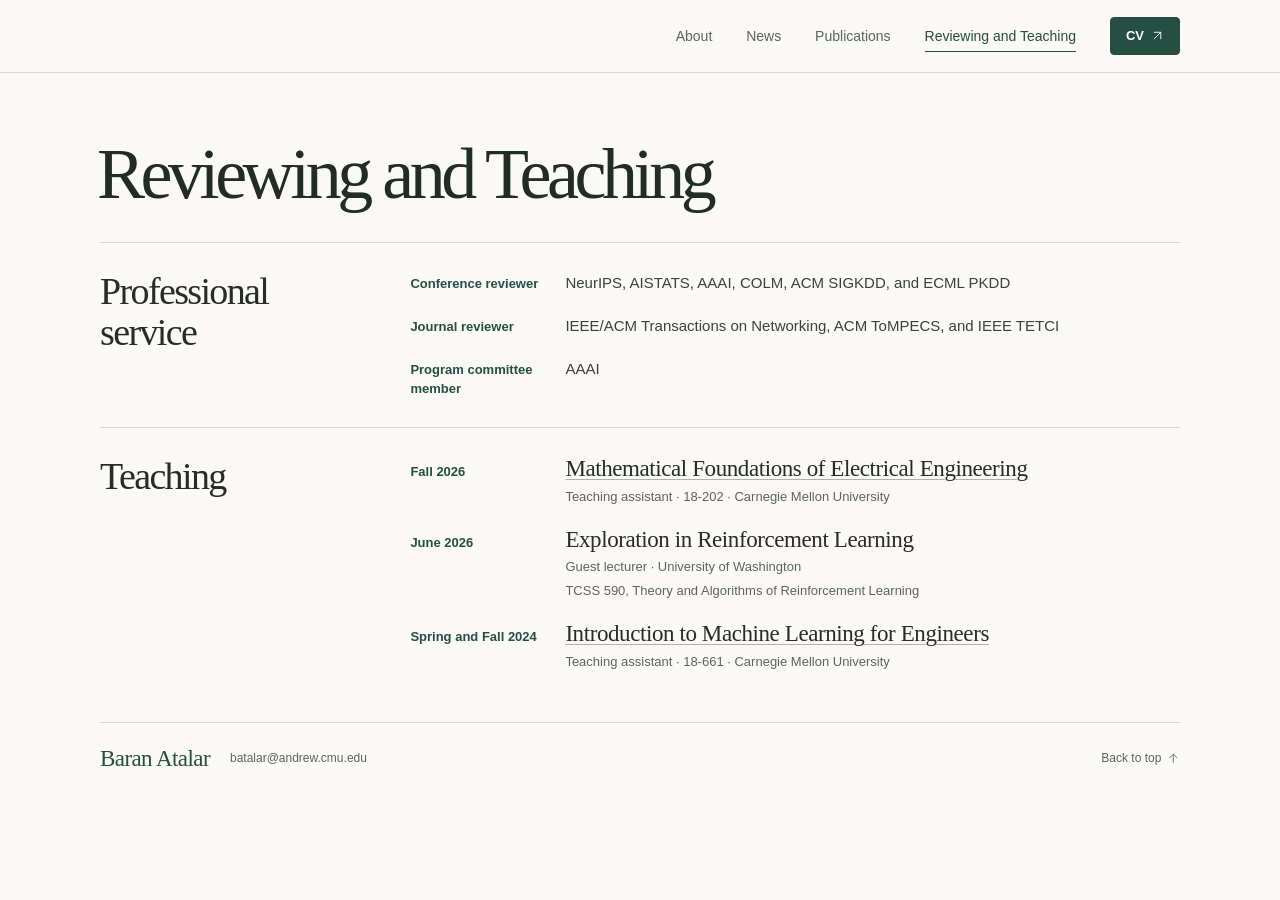
==== miscellaneous.html @ 8789533d "Add academic website pages and styling" ====
<!doctype html>
<html lang="en">
<head>
  <meta charset="utf-8">
  <meta name="viewport" content="width=device-width, initial-scale=1">
  <meta name="referrer" content="no-referrer">
  <meta name="theme-color" content="#faf9f5">
  <meta name="description" content="Baran Atalar’s peer-review, program committee, and teaching experience.">
  <title>Reviewing and Teaching · Baran Atalar</title>
  <link rel="icon" href="assets/monogram.svg" type="image/svg+xml">
  <link rel="preload" href="assets/fonts/garamond.woff" as="font" type="font/woff" crossorigin>
  <link rel="preload" href="assets/fonts/dm-sans.woff" as="font" type="font/woff" crossorigin>
  <link rel="stylesheet" href="style.css">
</head>
<body>
  <a class="skip-link" href="#main">Skip to content</a>
  <header class="masthead">
    <div class="container masthead-inner">
      <nav aria-label="Main navigation">
        <a class="nav-link" href="./">About</a>
        <a class="nav-link" href="./#news">News</a>
        <a class="nav-link" href="./#publications">Publications</a>
        <a class="nav-link" href="miscellaneous.html" aria-current="page">Reviewing and Teaching</a>
        <a class="cv-link" href="assets/Baran-Atalar-CV.pdf" target="_blank" rel="noopener noreferrer" aria-label="CV (PDF, opens in a new tab)">
          CV<svg aria-hidden="true" viewBox="0 0 24 24"><path d="M6 18 18 6M6 6h12v12"/></svg></a>
      </nav>
    </div>
  </header>
  <main id="main" class="container experience-page">
    <h1>Reviewing and Teaching</h1>
    <section class="experience-section" aria-labelledby="service-title">
      <h2 id="service-title">Professional service</h2>
      <dl class="experience-list">
        <div>
          <dt>Conference reviewer</dt>
          <dd>NeurIPS, AISTATS, AAAI, COLM, ACM SIGKDD, and ECML PKDD</dd>
        </div>
        <div>
          <dt>Journal reviewer</dt>
          <dd>IEEE/ACM Transactions on Networking, ACM ToMPECS, and IEEE TETCI</dd>
        </div>
        <div>
          <dt>Program committee member</dt>
          <dd>AAAI</dd>
        </div>
      </dl>
    </section>
    <section class="experience-section" aria-labelledby="teaching-title">
      <h2 id="teaching-title">Teaching</h2>
      <dl class="experience-list">
        <div>
          <dt>Fall 2026</dt>
          <dd>
            <h3><a href="https://courses.ece.cmu.edu/18202">Mathematical Foundations of Electrical Engineering</a></h3>
            <p>Teaching assistant · 18-202 · Carnegie Mellon University</p>
          </dd>
        </div>
        <div>
          <dt>June 2026</dt>
          <dd>
            <h3>Exploration in Reinforcement Learning</h3>
            <p>Guest lecturer · University of Washington</p>
            <p>TCSS 590, Theory and Algorithms of Reinforcement Learning</p>
          </dd>
        </div>
        <div>
          <dt>Spring and Fall 2024</dt>
          <dd>
            <h3><a href="https://courses.ece.cmu.edu/18661">Introduction to Machine Learning for Engineers</a></h3>
            <p>Teaching assistant · 18-661 · Carnegie Mellon University</p>
          </dd>
        </div>
      </dl>
    </section>
  </main>
  <footer class="container footer">
    <span class="footer-name">Baran Atalar</span>
    <a class="footer-email" href="mailto:batalar@andrew.cmu.edu">batalar@andrew.cmu.edu</a>
    <a class="back-top" href="#main">Back to top <svg aria-hidden="true" viewBox="0 0 24 24"><path d="M12 20V4m-7 7 7-7 7 7"/></svg></a>
  </footer>
</body>
</html>
---- style.css ----
@font-face {
  font-family: "EB Garamond";
  src: url("assets/fonts/garamond.woff") format("woff");
  font-weight: 400;
  font-style: normal;
  font-display: swap;
}
@font-face {
  font-family: "DM Sans";
  src: url("assets/fonts/dm-sans.woff") format("woff");
  font-weight: 100 1000;
  font-style: normal;
  font-display: swap;
}
:root {
  color-scheme: light;
  --paper: #faf9f5;
  --surface: #fffefa;
  --green: #244f42;
  --ink: #262d29;
  --body: #39423d;
  --muted: #5a655e;
  --rule: #d4d9d0;
  --light-rule: #dfe3da;
  --tint: #eef2e9;
  --serif: "EB Garamond", "Iowan Old Style", Georgia, serif;
  --sans: "DM Sans", -apple-system, BlinkMacSystemFont, "Segoe UI", sans-serif;
  --page-width: 1080px;
  --page-gutter: clamp(22px, 5.8vw, 82px);
  scroll-padding-top: 84px;
}
* { box-sizing: border-box; }
html { scroll-behavior: smooth; }
body { margin: 0; background: var(--paper); color: var(--ink); font: 16px/1.6 var(--sans); -webkit-font-smoothing: antialiased; }
body.viewer-open { overflow: hidden; }
h1, h2, h3, p, figure, ul, dl, dd, pre { margin: 0; }
img { max-width: 100%; }
a { color: var(--green); text-underline-offset: 3px; text-decoration-thickness: 1px; }
a:hover { text-decoration-color: currentColor; }
a, button { -webkit-tap-highlight-color: transparent; }
button { cursor: pointer; font: inherit; color: inherit; }
button, a { touch-action: manipulation; }
button:focus-visible, a:focus-visible { outline: 2px solid #32765d; outline-offset: 4px; }
strong { font-weight: 650; color: var(--ink); }
[hidden] { display: none !important; }
svg { width: 1.05em; height: 1.05em; flex-shrink: 0; fill: none; stroke: currentColor; stroke-width: 1.65; stroke-linecap: round; stroke-linejoin: round; }
.icon-library { position: absolute; width: 0; height: 0; overflow: hidden; pointer-events: none; }
.sr-only { position: absolute; width: 1px; height: 1px; padding: 0; margin: -1px; clip-path: inset(50%); overflow: hidden; white-space: nowrap; }
.skip-link { position: fixed; top: 8px; left: 12px; z-index: 10; transform: translateY(-150%); background: white; border: 1px solid var(--green); padding: 7px 14px; }
.skip-link:focus { transform: none; }
.container { width: min(calc(100% - 2 * var(--page-gutter)), var(--page-width)); margin-inline: auto; }
h2 { font: 400 clamp(36px, 4vw, 48px)/1.08 var(--serif); letter-spacing: -.043em; }

.masthead { position: sticky; top: 0; z-index: 5; background: var(--paper); border-bottom: 1px solid var(--rule); }
.masthead-inner { display: flex; align-items: center; justify-content: flex-end; min-height: 72px; }
nav { display: flex; gap: clamp(18px, 2.65vw, 38px); align-items: center; }
.nav-link { color: var(--muted); text-decoration: none; padding-block: 8px; font-size: 14px; font-weight: 520; position: relative; }
.nav-link::after { content: ""; position: absolute; left: 0; right: 0; bottom: 3px; height: 1.5px; background: var(--green); transform: scaleX(0); transform-origin: left; transition: transform .15s ease; }
.nav-link[aria-current], .nav-link:hover { color: var(--green); }
.nav-link[aria-current]::after, .nav-link:hover::after { transform: scaleX(1); }
.cv-link { text-decoration: none; display: inline-flex; align-items: center; gap: 0; font-size: 13px; font-weight: 570; padding: 8px 15px; background: var(--green); border: 1px solid var(--green); border-radius: 4px; color: #fff; }
.cv-link svg { margin-left: 7px; width: 13px; height: 13px; }
.cv-link:hover { background: #183d32; }

.hero { display: grid; grid-template-columns: minmax(0, 1fr) minmax(230px, 29%); grid-template-areas: "identity portrait" "bio portrait" "links portrait"; column-gap: clamp(40px, 7.7vw, 102px); padding-block: clamp(38px, 4.3vw, 62px) clamp(37px, 3.9vw, 58px); }
.identity { grid-area: identity; align-self: end; }
h1 { font: 400 clamp(68px, 7vw, 92px)/1.04 var(--serif); letter-spacing: -.062em; margin-left: -3px; color: #202c25; }
.biography { grid-area: bio; align-self: center; margin-top: 15px; }
.biography > p:first-child { color: var(--body); font-size: clamp(15.5px, 1.23vw, 17px); line-height: 1.7; }
.biography a, .news-list a { text-decoration-color: #a5b7a8; }
.biography a:hover, .news-list a:hover { text-decoration-color: var(--green); }
.availability { font-size: 15px; line-height: 1.56; margin-top: 18px; padding: 3px 0 3px 14px; border-left: 2.5px solid #7d9b84; color: #394b40; max-width: 59ch; }
.availability strong { color: var(--green); }
.contact-links { grid-area: links; display: flex; align-items: center; flex-wrap: wrap; gap: 4px 23px; margin-top: 19px; align-self: start; }
.contact-links a { display: inline-flex; align-items: center; gap: 7px; text-decoration: none; color: var(--green); font-size: 13.5px; font-weight: 550; padding-block: 5px; }
.contact-links svg { width: 16px; height: 16px; }
.contact-links a:hover { text-decoration: underline; }
.portrait { grid-area: portrait; align-self: center; display: block; width: 100%; height: auto; border-radius: 4px; }

.news-band { background: var(--tint); border-block: 1px solid #dce2d6; }
.news-grid { display: grid; grid-template-columns: minmax(110px, 17.5%) 1fr; align-items: start; gap: 25px; padding-block: 22px; }
.news-grid h2 { font-size: 34px; }
.news-list { list-style: none; padding: 0; display: grid; gap: 8px; }
.news-list li { display: grid; grid-template-columns: 72px 1fr; column-gap: 13px; align-items: baseline; }
.news-list time { text-transform: uppercase; font-size: 10.5px; line-height: 1.5; letter-spacing: .09em; font-weight: 650; color: #4e6959; }
.news-list p { font-size: 14px; line-height: 1.55; color: #37483d; }

.publications { padding-block: 42px 44px; }
.section-top { display: flex; gap: 20px; justify-content: space-between; align-items: center; padding-bottom: 17px; border-bottom: 1px solid #b1bdae; }
.filters { display: flex; align-items: center; gap: 3px; border: 1px solid #d6dcd1; padding: 3px; border-radius: 5px; }
.filters button { border: 0; background: transparent; color: var(--muted); border-radius: 3px; padding: 5px 11px; font-size: 12.5px; line-height: 1.6; font-weight: 540; }
.filters button span { margin-left: 2px; font-size: 10px; font-variant-numeric: tabular-nums; }
.filters button[aria-pressed="true"] { color: #fff; background: var(--green); }
.filters button:hover:not([aria-pressed="true"]) { color: var(--green); background: #edf0e8; }
.paper { display: grid; grid-template-columns: minmax(140px, 19%) minmax(0, 1fr); gap: clamp(22px, 3.2vw, 45px); padding-block: 27px 28px; border-bottom: 1px solid var(--rule); scroll-margin-top: 12px; }
.figure-link { display: grid; align-items: center; align-self: start; background: #fff; border: 1px solid #d7dbd1; border-radius: 3px; padding: 9px; aspect-ratio: 1.48; position: relative; transition: border-color .15s; }
.figure-link:hover, .figure-link:focus-visible { border-color: #6c8978; }
.figure-link img { width: 100%; height: 100%; object-fit: contain; min-height: 0; }
.expand-mark { position: absolute; right: 3px; bottom: 3px; display: grid; place-items: center; width: 21px; height: 21px; border-radius: 2px; background: #fff; color: var(--green); opacity: 0; }
.figure-link:hover .expand-mark, .figure-link:focus-visible .expand-mark { opacity: 1; }
.expand-mark svg { width: 14px; height: 14px; }
.paper-meta { display: flex; align-items: center; flex-wrap: wrap; gap: 7px; font-size: 11px; font-weight: 600; line-height: 1.6; color: var(--muted); text-transform: uppercase; letter-spacing: .075em; }
.paper-meta .venue { color: var(--green); font-weight: 720; }
.paper-meta .meta-separator { color: #9da798; font-weight: 400; }
.paper-meta .paper-status { text-transform: none; letter-spacing: normal; font-weight: 480; }
.paper h3 { font: 400 clamp(25px, 2.4vw, 32px)/1.09 var(--serif); letter-spacing: -.028em; margin: 5px 0 7px; text-wrap: pretty; }
.paper h3 a { color: var(--ink); text-decoration: none; }
.paper h3 a:hover { color: var(--green); text-decoration: underline; text-decoration-thickness: 1px; }
.authors { color: var(--muted); font-size: 13.5px; line-height: 1.55; }
.authors strong { font-weight: 680; }
.authors sup { color: var(--green); }
.equal-note { font-size: 11px; white-space: nowrap; color: var(--muted); margin-left: 6px; }
.paper-summary { color: var(--body); font-size: 14px; line-height: 1.58; max-width: 88ch; margin-top: 8px; }
.paper-actions { display: flex; flex-wrap: wrap; align-items: center; column-gap: 18px; margin-top: 8px; }
.paper-actions a, .bib-toggle, .viewer-source { display: inline-flex; gap: 5px; align-items: center; padding: 4px 0; font: 600 12.5px/1.5 var(--sans); text-decoration: none; color: var(--green); border: none; background: none; }
.paper-actions a:hover, .bib-toggle:hover, .viewer-source:hover { text-decoration: underline; text-underline-offset: 3px; }
.paper-actions svg, .viewer-source svg { width: 12px; height: 12px; }
.bib-toggle[aria-expanded="true"] svg { transform: rotate(180deg); }
.bib-panel { margin-top: 10px; border: 1px solid var(--rule); padding: 12px 14px 15px; background: #f1f3ec; border-radius: 4px; }
.copy-bib { display: block; margin: 0 0 8px auto; background: var(--paper); color: var(--green); border: 1px solid #c8d1c7; border-radius: 3px; padding: 4px 8px; font-size: 12px; }
.bib-panel pre { white-space: pre-wrap; overflow-wrap: anywhere; font-size: 12px; line-height: 1.5; color: #334736; }
.experience-page { padding-block: clamp(34px, 5vw, 68px) 22px; }
.experience-page h1 { font-size: clamp(46px, 6vw, 72px); margin-bottom: 30px; }
.experience-section { display: grid; grid-template-columns: minmax(160px, 24%) 1fr; gap: clamp(24px, 4vw, 52px); padding-block: 28px; border-top: 1px solid var(--rule); }
.experience-section h2 { font-size: clamp(30px, 3vw, 38px); }
.experience-list { display: grid; gap: 20px; }
.experience-list > div { display: grid; grid-template-columns: 135px minmax(0, 1fr); gap: 20px; align-items: baseline; }
.experience-list dt { color: var(--green); font-weight: 600; font-size: 13px; line-height: 1.45; }
.experience-list dd { font-size: 15px; line-height: 1.55; color: var(--body); }
.experience-list h3 { font: 400 23px/1.15 var(--serif); letter-spacing: -.018em; color: var(--ink); }
.experience-list h3 a { color: inherit; text-decoration-color: #a5b7a8; }
.experience-list h3 a:hover { color: var(--green); }
.experience-list dd p { margin-top: 4px; font-size: 13px; color: var(--muted); }
.experience-page + .footer { border-top: 1px solid var(--rule); }
.footer { display: flex; align-items: center; gap: 20px; padding-block: 20px; }
.footer-name { color: var(--green); font: 23px/1.1 var(--serif); letter-spacing: -.025em; }
.footer a { font-size: 12px; color: var(--muted); text-decoration: none; }
.footer a:hover { color: var(--green); text-decoration: underline; }
.back-top { display: inline-flex; align-items: center; gap: 6px; margin-left: auto; padding: 6px 0; }

dialog { border: 1px solid var(--rule); border-radius: 6px; padding: clamp(16px, 3vw, 28px); width: min(680px, calc(100vw - 32px)); max-height: calc(100dvh - 32px); overflow-y: auto; background: var(--paper); color: var(--ink); box-shadow: 0 12px 70px #15291f33; }
dialog::backdrop { background: #1b2923a8; }
.viewer-header { display: flex; align-items: flex-start; justify-content: space-between; gap: 12px; margin-bottom: 18px; }
.viewer-header h2 { font-size: clamp(24px, 3.5vw, 33px); letter-spacing: -.025em; }
.close-viewer { flex: none; border: 1px solid var(--rule); background: var(--paper); border-radius: 50%; width: 33px; height: 33px; display: grid; place-items: center; }
.close-viewer svg { width: 15px; height: 15px; }
dialog figure img { display: block; margin-inline: auto; width: 100%; max-height: 55dvh; object-fit: contain; background: #fff; padding: 8px; border: 1px solid var(--rule); }
dialog figcaption { margin-top: 12px; color: var(--body); font-size: 14px; }
.viewer-source { margin-top: 11px; }

@media (max-width: 900px) {
  .hero { column-gap: 38px; grid-template-columns: minmax(0, 1fr) minmax(185px, 27%); }
  .contact-links { column-gap: 15px; }
  .news-grid { grid-template-columns: 90px 1fr; gap: 20px; }
  .paper { grid-template-columns: 150px minmax(0, 1fr); }
}
@media (max-width: 690px) {
  :root { --page-gutter: clamp(18px, 5vw, 32px); scroll-padding-top: 74px; }
  .masthead-inner { min-height: 58px; }
  nav { gap: clamp(10px, 3.8vw, 24px); }
  .nav-link { font-size: 13px; }
  .cv-link { padding: 6px 9px; font-size: 12px; }
  .cv-link svg { margin-left: 5px; }
  .hero { grid-template-columns: minmax(0, 1fr) clamp(98px, 24vw, 146px); grid-template-areas: "identity portrait" "bio bio" "links links"; gap: 0 18px; padding-block: 28px; }
  .identity { align-self: center; }
  h1 { font-size: clamp(43px, 8.5vw, 62px); margin-left: -1px; }
  .biography { margin-top: 23px; }
  .availability { margin-top: 14px; }
  .contact-links { margin-top: 13px; gap: 0 16px; }
  .contact-links a { font-size: 12.5px; padding-block: 8px; }
  .news-grid { grid-template-columns: 1fr; gap: 13px; padding-block: 19px; }
  .news-grid h2 { font-size: 29px; }
  .news-list { gap: 10px; }
  .news-list li { grid-template-columns: 63px 1fr; gap: 8px; }
  .news-list p { font-size: 13.25px; }
  .news-list time { font-size: 9.5px; }
  .publications { padding-block: 29px 34px; }
  .section-top { align-items: start; flex-wrap: wrap; gap: 13px 22px; }
  .filters { gap: 1px; }
  .filters button { padding: 5px 9px; }
  .paper { grid-template-columns: 116px minmax(0, 1fr); gap: 15px; padding-block: 23px; }
  .figure-link { padding: 5px; }
  .paper h3 { font-size: 25px; }
  .paper-meta { font-size: 10px; gap: 5px; }
  .paper-summary { font-size: 13.5px; }
  .authors { font-size: 12.5px; }
  .experience-section { grid-template-columns: 1fr; gap: 20px; padding-block: 24px; }
  .footer { gap: 12px; flex-wrap: wrap; }
}
@media (max-width: 510px) {
  nav { gap: clamp(8px, 2.7vw, 14px); }
  .experience-list > div { grid-template-columns: 1fr; gap: 4px; }
  .paper { display: grid; grid-template-columns: minmax(0, 1fr) 81px; align-items: start; gap: 0 12px; }
  .paper-text { display: contents; }
  .paper-meta { grid-column: 1; grid-row: 1; }
  .paper h3 { grid-column: 1; grid-row: 2; margin: 5px 0 8px; font-size: 24px; }
  .figure-link { grid-column: 2; grid-row: 1 / 3; align-self: center; }
  .authors, .paper-summary, .paper-actions, .bib-panel { grid-column: 1 / -1; }
  .paper-actions { column-gap: 19px; }
  .paper-actions > * { min-height: 35px; }
  .footer-name { font-size: 20px; }
  .footer-email { order: 3; flex-basis: 100%; }
  .footer { row-gap: 0; }
}
@media (max-width: 370px) {
  nav { gap: 7px; }
  .cv-link svg { display: none; }
}
@media (prefers-reduced-motion: reduce) {
  html { scroll-behavior: auto; }
  *, *::before, *::after { transition: none !important; }
}
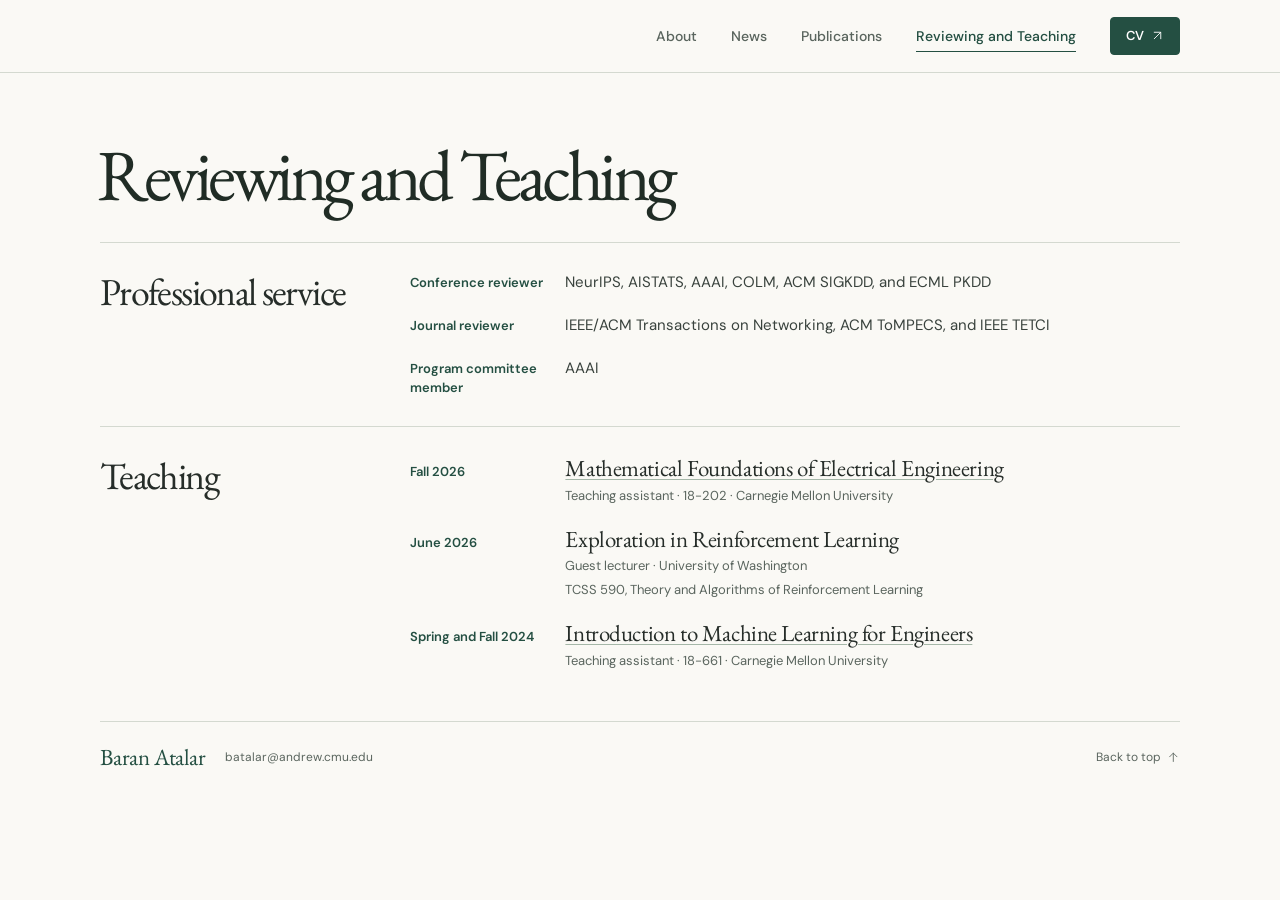
==== commit 4b645ee6: "Add Google verification and search indexing metadata" ====
--- a/miscellaneous.html
+++ b/miscellaneous.html
@@ -5,6 +5,7 @@
   <meta name="viewport" content="width=device-width, initial-scale=1">
   <meta name="referrer" content="no-referrer">
   <meta name="theme-color" content="#faf9f5">
+  <link rel="canonical" href="https://baranatalar.github.io/miscellaneous.html">
   <meta name="description" content="Baran Atalar’s peer-review, program committee, and teaching experience.">
   <title>Reviewing and Teaching · Baran Atalar</title>
   <link rel="icon" href="assets/monogram.svg" type="image/svg+xml">
